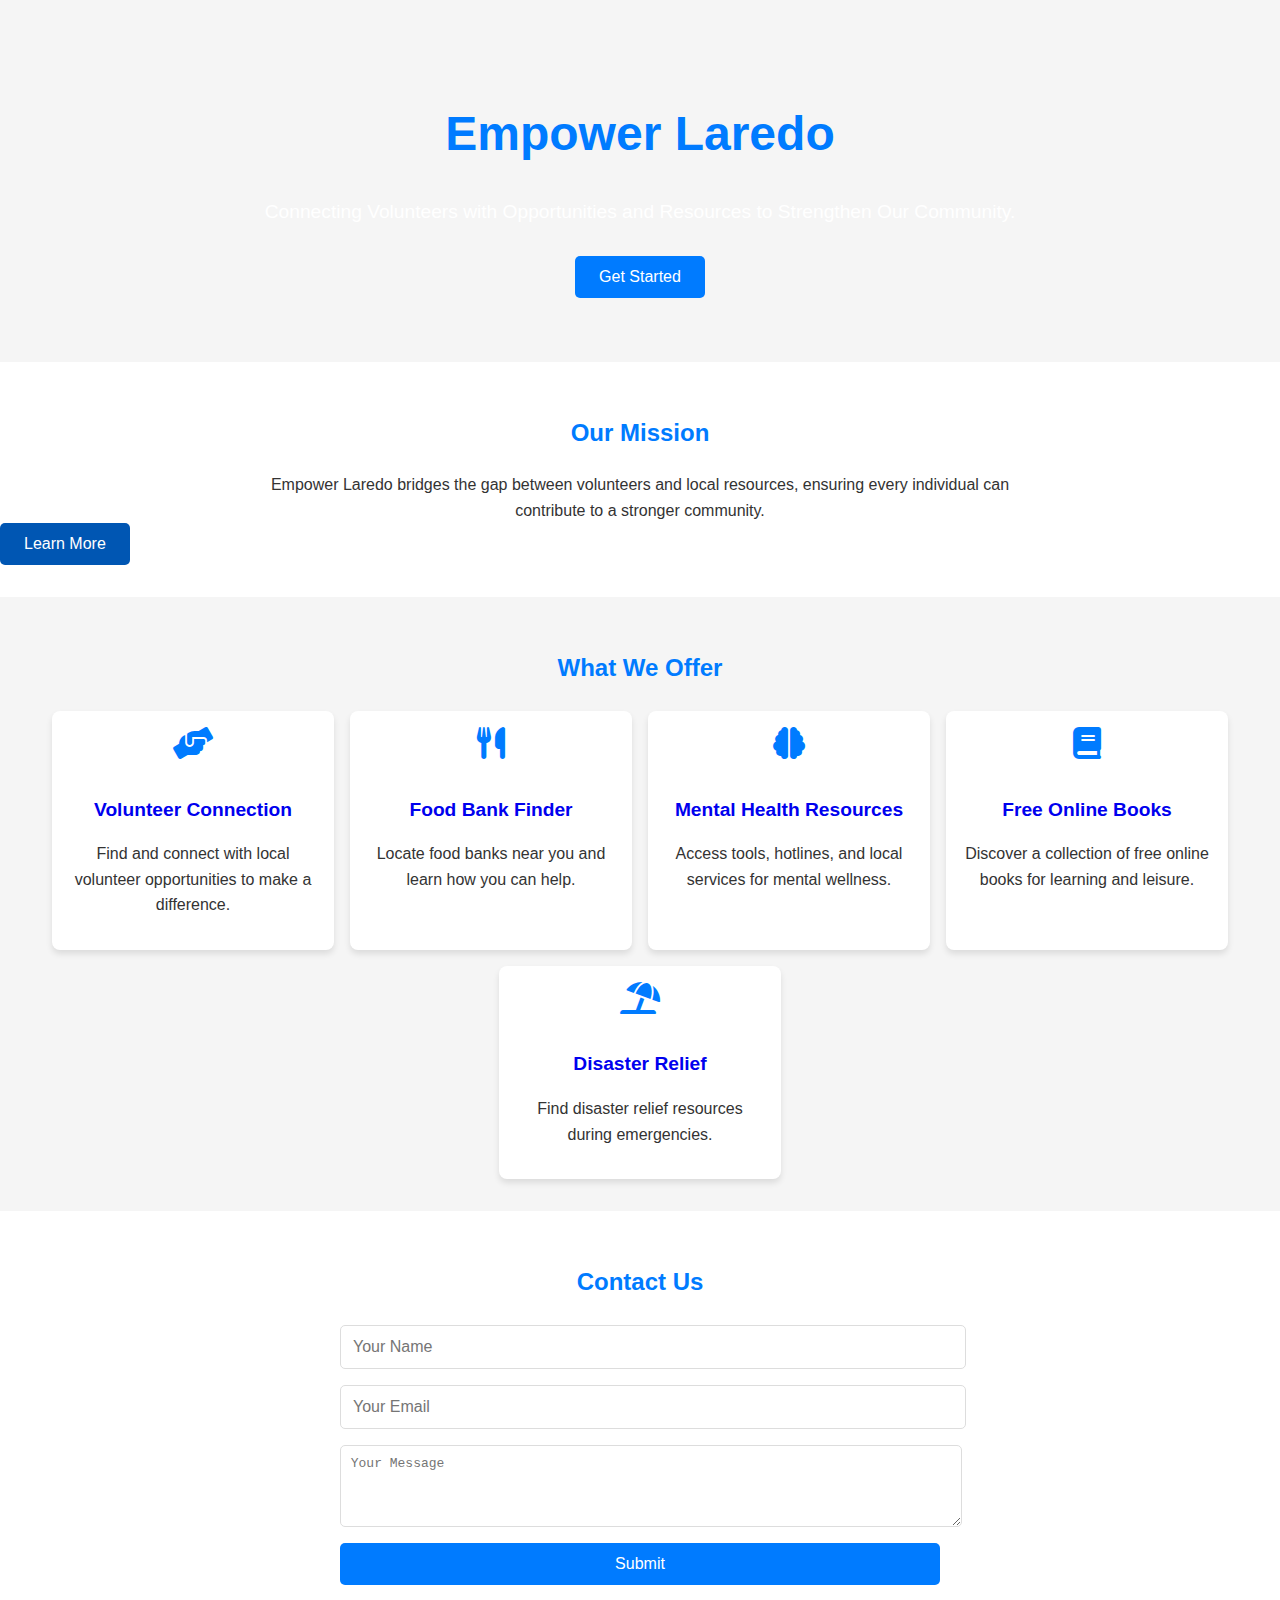
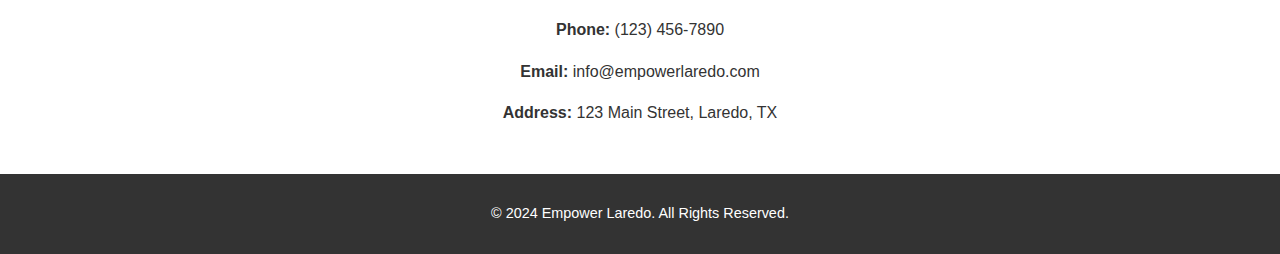
==== index.html @ cf0f854d "basic structure" ====
<!DOCTYPE html>
<html lang="en">
<head>
    <meta charset="UTF-8">
    <meta name="viewport" content="width=device-width, initial-scale=1.0">
    <title>Empower Laredo</title>
    <link rel="stylesheet" href="styles.css">
    <link rel="stylesheet" href="https://cdnjs.cloudflare.com/ajax/libs/font-awesome/6.0.0/css/all.min.css">
</head>
<body>
    <!-- Hero Section -->
    <header class="hero">
        <div class="hero-content">
            <h1>Empower Laredo</h1>
            <p>Connecting Volunteers with Opportunities and Resources to Strengthen Our Community.</p>
            <a href="volunteer.html" class="btn-primary">Get Started</a>
        </div>
    </header>

    <!-- Mission Section -->
    <section class="mission">
        <h2>Our Mission</h2>
        <p>Empower Laredo bridges the gap between volunteers and local resources, ensuring every individual can contribute to a stronger community.</p>
        <a href="#features" class="btn-secondary">Learn More</a>
    </section>

    <!-- Features Section -->
    <section id="features" class="features">
        <h2>What We Offer</h2>
        <div class="feature-cards">
            <div class="feature-card">
                <i class="fas fa-hands-helping"></i>
                <h3><a href="volunteer.html">Volunteer Connection</a></h3>
                <p>Find and connect with local volunteer opportunities to make a difference.</p>
            </div>
            <div class="feature-card">
                <i class="fas fa-utensils"></i>
                <h3><a href="food-bank.html">Food Bank Finder</a></h3>
                <p>Locate food banks near you and learn how you can help.</p>
            </div>
            <div class="feature-card">
                <i class="fas fa-brain"></i>
                <h3><a href="mental-health.html">Mental Health Resources</a></h3>
                <p>Access tools, hotlines, and local services for mental wellness.</p>
            </div>
            <div class="feature-card">
                <i class="fas fa-book"></i>
                <h3><a href="books.html">Free Online Books</a></h3>
                <p>Discover a collection of free online books for learning and leisure.</p>
            </div>
            <div class="feature-card">
                <i class="fas fa-umbrella-beach"></i>
                <h3><a href="disaster-relief.html">Disaster Relief</a></h3>
                <p>Find disaster relief resources during emergencies.</p>
            </div>
        </div>
    </section>

    <!-- Contact Section -->
    <section class="contact">
        <h2>Contact Us</h2>
        <form class="contact-form">
            <input type="text" name="name" placeholder="Your Name" required>
            <input type="email" name="email" placeholder="Your Email" required>
            <textarea name="message" placeholder="Your Message" rows="4" required></textarea>
            <button type="submit" class="btn-primary">Submit</button>
        </form>
        <div class="contact-info">
            <p><strong>Phone:</strong> (123) 456-7890</p>
            <p><strong>Email:</strong> info@empowerlaredo.com</p>
            <p><strong>Address:</strong> 123 Main Street, Laredo, TX</p>
        </div>
    </section>

    <!-- Footer -->
    <footer>
        <p>&copy; 2024 Empower Laredo. All Rights Reserved.</p>
    </footer>
</body>
</html>
---- styles.css ----
/* General Styles */
body {
    font-family: Arial, sans-serif;
    margin: 0;
    padding: 0;
    color: #333;
    background-color: #f5f5f5;
    line-height: 1.6;
}

h1, h2 {
    color: #007bff;
    text-align: center;
}

p {
    text-align: center;
    margin: 1em 0;
}

a {
    text-decoration: none;
}

a:hover {
    opacity: 0.8;
}

/* Buttons */
.btn-primary, .btn-secondary {
    display: inline-block;
    padding: 0.5em 1.5em;
    border-radius: 5px;
    font-size: 1em;
    cursor: pointer;
    text-align: center;
    text-decoration: none;
}

.btn-primary {
    background: #007bff;
    color: #fff;
}

.btn-secondary {
    background: #0056b3;
    color: #fff;
}

/* Hero Section */
.hero {
    background: url('https://via.placeholder.com/1920x800') no-repeat center center/cover;
    color: white;
    text-align: center;
    padding: 4em 0;
}

.hero-content h1 {
    font-size: 3em;
    margin-bottom: 0.5em;
}

.hero-content p {
    font-size: 1.2em;
    margin-bottom: 1.5em;
}

/* Mission Section */
.mission {
    background: #fff;
    padding: 2em 0;
}

.mission p {
    max-width: 800px;
    margin: 0 auto;
}

/* Features Section */
.features {
    background: #f5f5f5;
    padding: 2em 0;
}

.features h2 {
    margin-bottom: 1em;
}

.feature-cards {
    display: flex;
    flex-wrap: wrap;
    justify-content: center;
    gap: 1em;
}

.feature-card {
    background: #fff;
    border-radius: 8px;
    box-shadow: 0 4px 6px rgba(0, 0, 0, 0.1);
    width: 250px;
    padding: 1em;
    text-align: center;
    transition: transform 0.3s ease, box-shadow 0.3s ease;
}

.feature-card:hover {
    transform: translateY(-5px);
    box-shadow: 0 8px 15px rgba(0, 0, 0, 0.2);
}

.feature-card i {
    font-size: 2em;
    color: #007bff;
    margin-bottom: 0.5em;
}

.feature-card h3 {
    font-size: 1.2em;
    margin-bottom: 0.5em;
}

/* Contact Section */
.contact {
    background: #fff;
    padding: 2em 0;
}

.contact h2 {
    margin-bottom: 1em;
}

.contact-form {
    max-width: 600px;
    margin: 0 auto;
    display: flex;
    flex-direction: column;
    gap: 1em;
}

.contact-form input, .contact-form textarea {
    width: 100%;
    padding: 0.75em;
    border: 1px solid #ddd;
    border-radius: 5px;
    font-size: 1em;
}

.contact-form button {
    background: #007bff;
    color: #fff;
    border: none;
    padding: 0.75em;
    border-radius: 5px;
    font-size: 1em;
    cursor: pointer;
}

.contact-form button:hover {
    background: #0056b3;
}

.contact-info {
    margin-top: 2em;
    text-align: center;
    line-height: 1.6;
}

/* Footer */
footer {
    background: #333;
    color: white;
    text-align: center;
    padding: 1em 0;
    font-size: 0.9em;
}
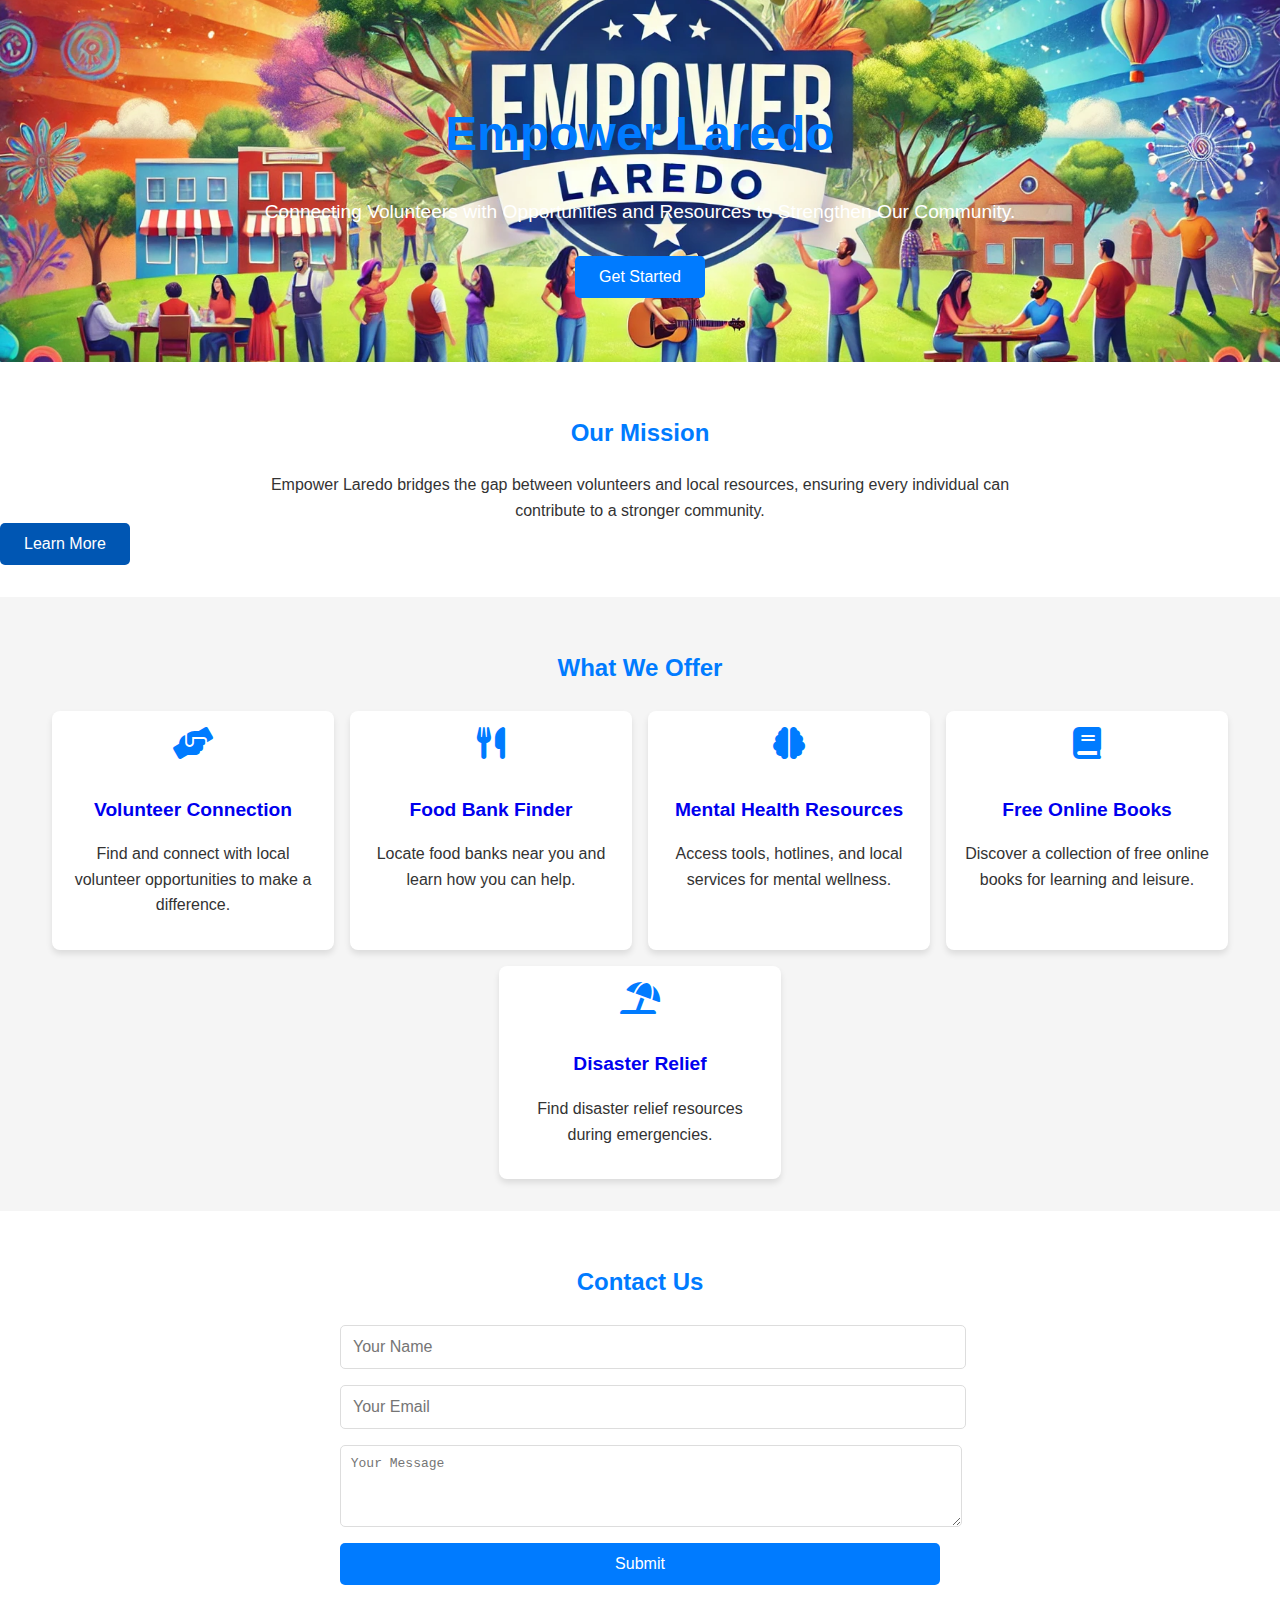
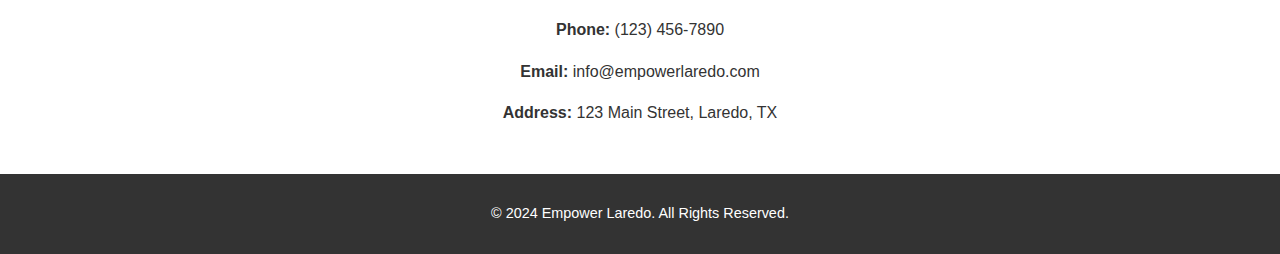
==== commit 37a02659: "better pages" ====
--- a/index.html
+++ b/index.html
@@ -9,7 +9,7 @@
 </head>
 <body>
     <!-- Hero Section -->
-    <header class="hero">
+    <header class="hero" style="background: url('assets/images/index.webp') no-repeat center center/cover;">
         <div class="hero-content">
             <h1>Empower Laredo</h1>
             <p>Connecting Volunteers with Opportunities and Resources to Strengthen Our Community.</p>
